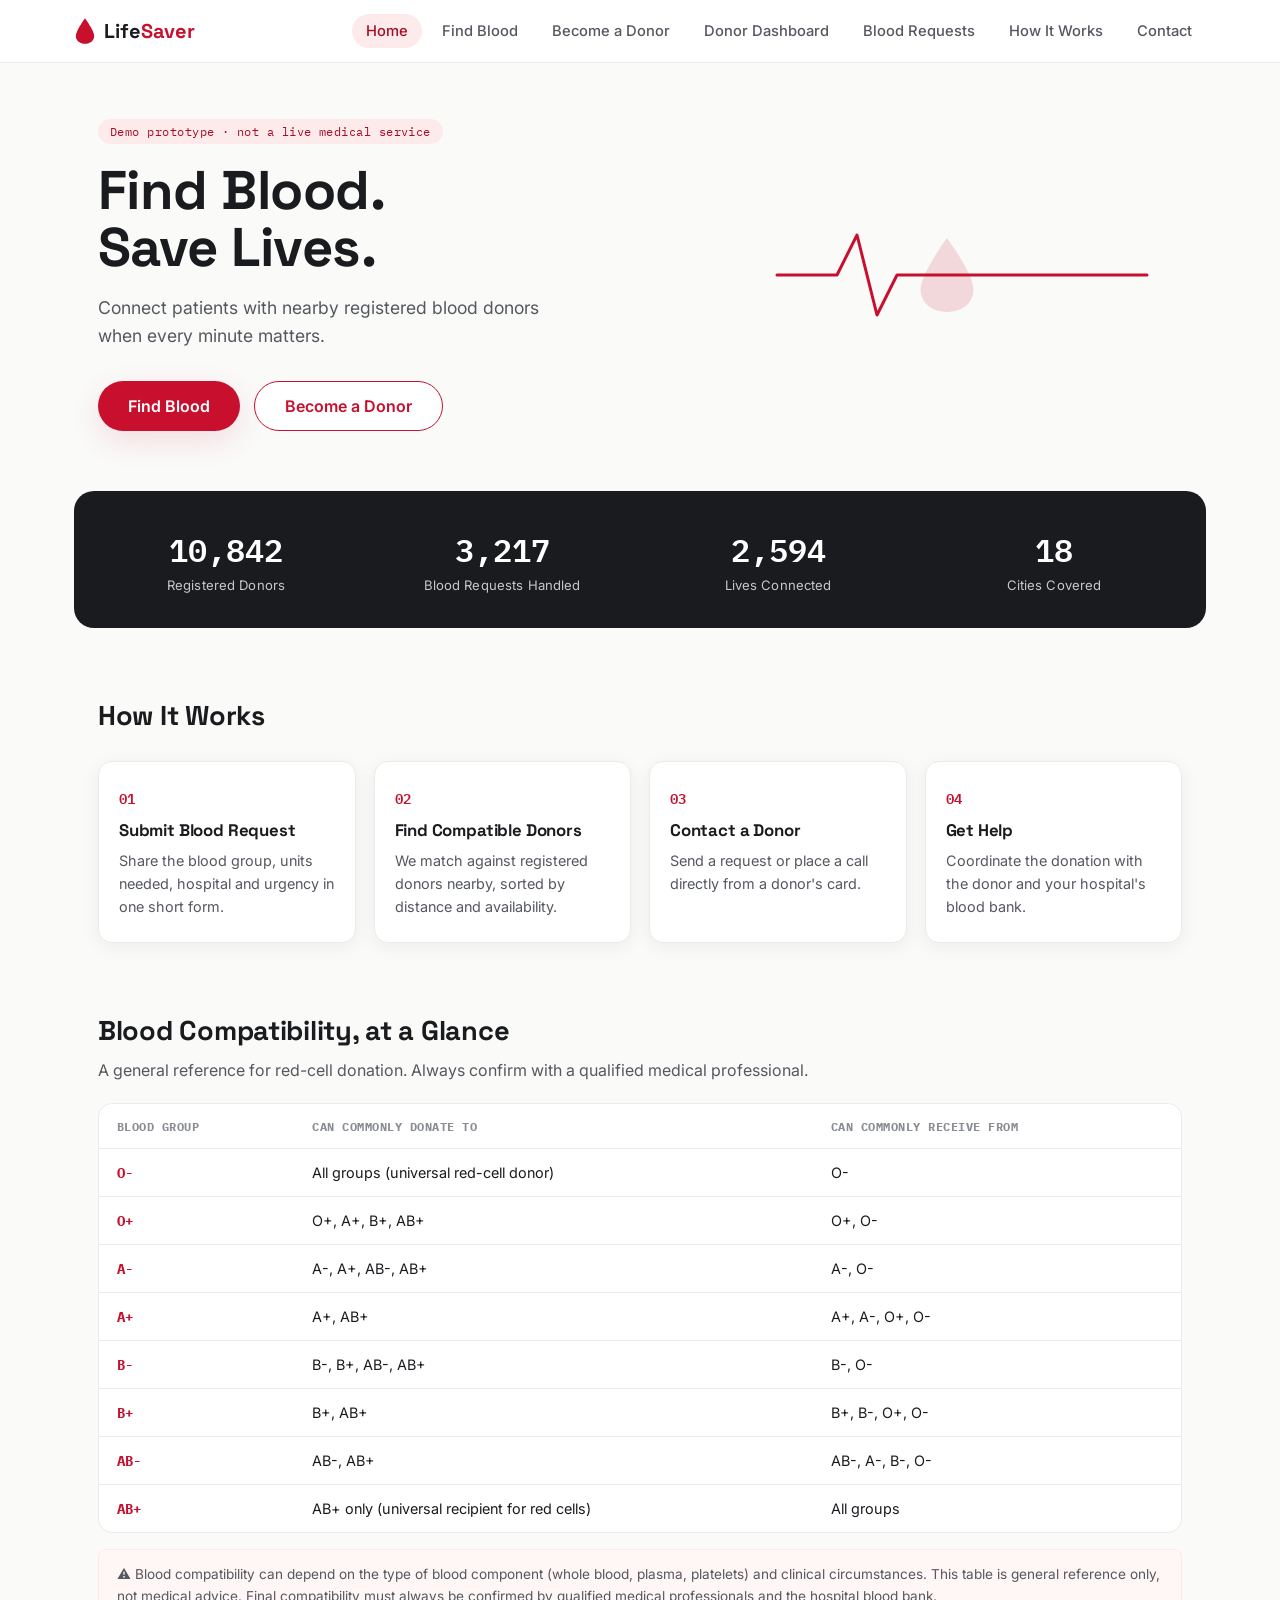
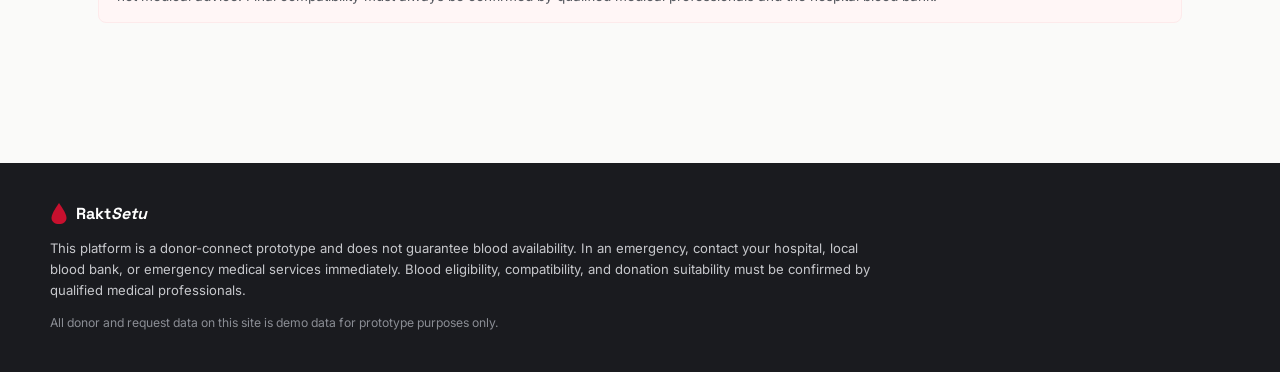
==== Project 1/index.html @ 12374330 "Add files via upload" ====
<!DOCTYPE html>
<html lang="en">
<head>
<meta charset="UTF-8">
<meta name="viewport" content="width=device-width, initial-scale=1.0">
<title>LifeSaver — Blood Donor Finder</title>
<link rel="stylesheet" href="style.css">
<link rel="preconnect" href="https://fonts.googleapis.com">
<link href="https://fonts.googleapis.com/css2?family=Space+Grotesk:wght@500;600;700&family=Inter:wght@400;500;600;700&family=IBM+Plex+Mono:wght@500;600&display=swap" rel="stylesheet">
</head>
<body>

<!-- ============ NAVIGATION ============ -->
<header class="site-header">
  <div class="nav-wrap">
    <a href="#" class="brand" data-nav="home">
      <svg class="brand-drop" viewBox="0 0 24 28" width="22" height="26"><path d="M12 0C12 0 2 13.5 2 19.5C2 24.75 6.48 28 12 28C17.52 28 22 24.75 22 19.5C22 13.5 12 0 12 0Z"/></svg>
      <span>Life<em>Saver</em></span>
    </a>

    <nav class="main-nav" id="mainNav">
      <a href="#" data-nav="home" class="nav-link active">Home</a>
      <a href="#" data-nav="find" class="nav-link">Find Blood</a>
      <a href="#" data-nav="register" class="nav-link">Become a Donor</a>
      <a href="#" data-nav="dashboard" class="nav-link">Donor Dashboard</a>
      <a href="#" data-nav="requests" class="nav-link">Blood Requests</a>
      <a href="#" data-nav="about" class="nav-link">How It Works</a>
      <a href="#" data-nav="contact" class="nav-link">Contact</a>
    </nav>

    <button class="hamburger" id="hamburgerBtn" aria-label="Toggle navigation">
      <span></span><span></span><span></span>
    </button>
  </div>
</header>

<main id="app">

  <!-- ============ HOME ============ -->
  <section class="page active" id="page-home">

    <div class="hero">
      <div class="hero-copy">
        <span class="eyebrow">Demo prototype · not a live medical service</span>
        <h1>Find Blood.<br>Save Lives.</h1>
        <p class="hero-sub">Connect patients with nearby registered blood donors when every minute matters.</p>
        <div class="hero-actions">
          <button class="btn btn-primary btn-lg" data-nav="find">Find Blood</button>
          <button class="btn btn-outline btn-lg" data-nav="register">Become a Donor</button>
        </div>
      </div>
      <div class="hero-visual" aria-hidden="true">
        <svg class="pulse-line" viewBox="0 0 400 120" preserveAspectRatio="none">
          <polyline points="0,60 90,60 110,20 130,100 150,60 400,60" fill="none"/>
        </svg>
        <svg class="hero-drop" viewBox="0 0 24 28"><path d="M12 0C12 0 2 13.5 2 19.5C2 24.75 6.48 28 12 28C17.52 28 22 24.75 22 19.5C22 13.5 12 0 12 0Z"/></svg>
      </div>
    </div>

    <section class="stats-strip">
      <div class="stat"><span class="stat-num" data-count="10842">0</span><span class="stat-label">Registered Donors</span></div>
      <div class="stat"><span class="stat-num" data-count="3217">0</span><span class="stat-label">Blood Requests Handled</span></div>
      <div class="stat"><span class="stat-num" data-count="2594">0</span><span class="stat-label">Lives Connected</span></div>
      <div class="stat"><span class="stat-num" data-count="18">0</span><span class="stat-label">Cities Covered</span></div>
    </section>

    <section class="how-section">
      <h2>How It Works</h2>
      <div class="steps-grid">
        <div class="step-card">
          <span class="step-index">01</span>
          <h3>Submit Blood Request</h3>
          <p>Share the blood group, units needed, hospital and urgency in one short form.</p>
        </div>
        <div class="step-card">
          <span class="step-index">02</span>
          <h3>Find Compatible Donors</h3>
          <p>We match against registered donors nearby, sorted by distance and availability.</p>
        </div>
        <div class="step-card">
          <span class="step-index">03</span>
          <h3>Contact a Donor</h3>
          <p>Send a request or place a call directly from a donor's card.</p>
        </div>
        <div class="step-card">
          <span class="step-index">04</span>
          <h3>Get Help</h3>
          <p>Coordinate the donation with the donor and your hospital's blood bank.</p>
        </div>
      </div>
    </section>

    <section class="compat-section">
      <h2>Blood Compatibility, at a Glance</h2>
      <p class="section-sub">A general reference for red-cell donation. Always confirm with a qualified medical professional.</p>
      <div class="compat-table-wrap">
        <table class="compat-table">
          <thead><tr><th>Blood Group</th><th>Can commonly donate to</th><th>Can commonly receive from</th></tr></thead>
          <tbody id="compatTableBody"></tbody>
        </table>
      </div>
      <p class="disclaimer-note">⚠️ Blood compatibility can depend on the type of blood component (whole blood, plasma, platelets) and clinical circumstances. This table is general reference only, not medical advice. Final compatibility must always be confirmed by qualified medical professionals and the hospital blood bank.</p>
    </section>

  </section>

  <!-- ============ FIND BLOOD ============ -->
  <section class="page" id="page-find">
    <div class="page-head">
      <h1>Find Blood</h1>
      <p>Search registered donors near your hospital or locality.</p>
    </div>

    <div class="emergency-banner">
      🚨 <strong>Emergency?</strong> This platform does not guarantee blood availability. For urgent medical situations, contact your hospital, local blood bank, or emergency services immediately.
    </div>

    <div class="find-layout">
      <form class="card form-card" id="findForm">
        <h2>Request Details</h2>

        <label>Patient Name
          <input type="text" id="fPatientName" placeholder="e.g. Anita Sharma" required>
        </label>

        <label>Required Blood Group
          <select id="fBloodGroup" required>
            <option value="">Select blood group</option>
            <option>A+</option><option>A-</option>
            <option>B+</option><option>B-</option>
            <option>AB+</option><option>AB-</option>
            <option>O+</option><option>O-</option>
          </select>
        </label>

        <div class="form-row">
          <label>Units Required
            <input type="number" id="fUnits" min="1" max="10" value="1" required>
          </label>
          <label>Urgency
            <select id="fUrgency" required>
              <option value="Normal">Normal</option>
              <option value="Urgent">Urgent</option>
              <option value="Critical">Critical</option>
            </select>
          </label>
        </div>

        <label>Hospital Name
          <input type="text" id="fHospital" placeholder="e.g. City Hospital" required>
        </label>

        <div class="form-row">
          <label>City
            <select id="fCity" required>
              <option value="">Select city</option>
              <option>Delhi</option><option>Noida</option><option>Gurugram</option>
            </select>
          </label>
          <label>Area / Pincode
            <input type="text" id="fArea" placeholder="e.g. Rohini or 110085">
          </label>
        </div>

        <label>Contact Number
          <input type="tel" id="fContact" placeholder="10-digit mobile number" required pattern="[0-9]{10}">
        </label>

        <button type="submit" class="btn btn-primary btn-full">Find Donors</button>
        <p class="form-error" id="findFormError"></p>
      </form>

      <div class="results-col">
        <div class="results-toolbar" id="resultsToolbar" style="display:none;">
          <span id="resultsCount"></span>
          <select id="sortSelect">
            <option value="distance">Sort: Nearest first</option>
            <option value="available">Sort: Available donors first</option>
            <option value="recent">Sort: Recently active</option>
          </select>
        </div>
        <div class="donor-results" id="donorResults">
          <div class="empty-state">
            <svg viewBox="0 0 24 28" width="40" height="46"><path d="M12 0C12 0 2 13.5 2 19.5C2 24.75 6.48 28 12 28C17.52 28 22 24.75 22 19.5C22 13.5 12 0 12 0Z"/></svg>
            <p>Fill the form to search for compatible, nearby donors.</p>
          </div>
        </div>
      </div>
    </div>

    <p class="disclaimer-note footer-disclaimer">This platform is a donor-connect prototype and does not guarantee blood availability. In an emergency, contact your hospital, local blood bank, or emergency medical services immediately. Blood eligibility, compatibility, and donation suitability must be confirmed by qualified medical professionals.</p>
  </section>

  <!-- ============ REGISTER AS DONOR ============ -->
  <section class="page" id="page-register">
    <div class="page-head">
      <h1>Become a Donor</h1>
      <p>Register once — help save lives whenever you're available.</p>
    </div>

    <form class="card form-card wide" id="registerForm">
      <div class="form-row">
        <label>Full Name
          <input type="text" id="rName" required>
        </label>
        <label>Age
          <input type="number" id="rAge" min="18" max="65" required>
        </label>
      </div>

      <div class="form-row">
        <label>Blood Group
          <select id="rBloodGroup" required>
            <option value="">Select blood group</option>
            <option>A+</option><option>A-</option>
            <option>B+</option><option>B-</option>
            <option>AB+</option><option>AB-</option>
            <option>O+</option><option>O-</option>
          </select>
        </label>
        <label>Phone Number
          <input type="tel" id="rPhone" placeholder="10-digit mobile number" pattern="[0-9]{10}" required>
        </label>
      </div>

      <div class="form-row">
        <label>City
          <select id="rCity" required>
            <option value="">Select city</option>
            <option>Delhi</option><option>Noida</option><option>Gurugram</option>
          </select>
        </label>
        <label>Area
          <input type="text" id="rArea" placeholder="e.g. Dwarka" required>
        </label>
      </div>

      <div class="form-row">
        <label>Pincode
          <input type="text" id="rPincode" placeholder="e.g. 110075">
        </label>
        <label>Email
          <input type="email" id="rEmail" required>
        </label>
      </div>

      <div class="form-row">
        <label>Last Donation Date
          <input type="date" id="rLastDonation">
        </label>
        <label>Availability
          <select id="rAvailability" required>
            <option value="true">Available now</option>
            <option value="false">Not available currently</option>
          </select>
        </label>
      </div>

      <label>Profile Photo <span class="optional-tag">optional</span>
        <input type="file" id="rPhoto" accept="image/*">
      </label>

      <label class="checkbox-row">
        <input type="checkbox" id="rConsent" required>
        <span>I agree to be contacted for blood donation requests.</span>
      </label>

      <p class="privacy-note">🔒 We only store what's needed to match you with nearby requests. Your phone number is never shown publicly — requesters contact you through the platform.</p>

      <button type="submit" class="btn btn-primary btn-full">Register as Donor</button>
      <p class="form-error" id="registerFormError"></p>
    </form>
  </section>

  <!-- ============ DONOR DASHBOARD ============ -->
  <section class="page" id="page-dashboard">
    <div class="page-head">
      <h1 id="dashboardWelcome">Donor Dashboard</h1>
      <p>Manage your availability and respond to nearby requests.</p>
    </div>

    <div id="dashboardContent"></div>
  </section>

  <!-- ============ BLOOD REQUESTS ============ -->
  <section class="page" id="page-requests">
    <div class="page-head">
      <h1>Active Blood Requests</h1>
      <p>Live requests from patients and hospitals near you.</p>
    </div>
    <div class="requests-grid" id="requestsGrid"></div>
  </section>

  <!-- ============ ABOUT ============ -->
  <section class="page" id="page-about">
    <div class="page-head">
      <h1>How LifeSaver Works</h1>
      <p>A donor-connect layer that sits between patients and the hospital blood bank — never a replacement for either.</p>
    </div>

    <div class="about-grid">
      <div class="card about-card">
        <h3>For patients &amp; families</h3>
        <p>When a hospital doesn't have your required blood type in stock, LifeSaver helps you quickly reach nearby registered donors who match your need, so you can coordinate directly while the hospital handles the medical process.</p>
      </div>
      <div class="card about-card">
        <h3>For donors</h3>
        <p>Register once, set your availability, and get notified about nearby requests that match your blood group — donate on your own terms, whenever you're able to.</p>
      </div>
      <div class="card about-card">
        <h3>What this platform is not</h3>
        <p>LifeSaver is a prototype donor directory. It does not verify medical eligibility, guarantee blood availability, or replace a hospital blood bank. Always confirm compatibility and eligibility with medical professionals.</p>
      </div>
    </div>

    <section class="compat-section">
      <h2>Blood Compatibility Reference</h2>
      <div class="compat-table-wrap">
        <table class="compat-table">
          <thead><tr><th>Blood Group</th><th>Can commonly donate to</th><th>Can commonly receive from</th></tr></thead>
          <tbody id="compatTableBodyAbout"></tbody>
        </table>
      </div>
      <p class="disclaimer-note">⚠️ Blood compatibility can depend on the type of blood component and clinical circumstances. Final compatibility must always be confirmed by qualified medical professionals and the hospital blood bank.</p>
    </section>
  </section>

  <!-- ============ CONTACT ============ -->
  <section class="page" id="page-contact">
    <div class="page-head">
      <h1>Contact</h1>
      <p>Questions about the prototype, or want to report an issue?</p>
    </div>

    <form class="card form-card" id="contactForm">
      <label>Name
        <input type="text" id="cName" required>
      </label>
      <label>Email
        <input type="email" id="cEmail" required>
      </label>
      <label>Message
        <textarea id="cMessage" rows="5" required></textarea>
      </label>
      <button type="submit" class="btn btn-primary btn-full">Send Message</button>
      <p class="form-error" id="contactFormError"></p>
    </form>

    <div class="card contact-emergency">
      <h3>Medical emergency?</h3>
      <p>Don't wait on this form. Call your hospital or local emergency services immediately.</p>
    </div>
  </section>

</main>

<!-- ============ FOOTER ============ -->
<footer class="site-footer">
  <div class="footer-wrap">
    <div class="footer-brand">
      <svg class="brand-drop" viewBox="0 0 24 28" width="18" height="21"><path d="M12 0C12 0 2 13.5 2 19.5C2 24.75 6.48 28 12 28C17.52 28 22 24.75 22 19.5C22 13.5 12 0 12 0Z"/></svg>
      <span>Rakt<em>Setu</em></span>
    </div>
    <p class="footer-disclaimer">This platform is a donor-connect prototype and does not guarantee blood availability. In an emergency, contact your hospital, local blood bank, or emergency medical services immediately. Blood eligibility, compatibility, and donation suitability must be confirmed by qualified medical professionals.</p>
    <p class="footer-demo-tag">All donor and request data on this site is demo data for prototype purposes only.</p>
  </div>
</footer>

<!-- ============ MODAL ============ -->
<div class="modal-overlay" id="modalOverlay">
  <div class="modal-box">
    <button class="modal-close" id="modalClose" aria-label="Close">&times;</button>
    <div id="modalContent"></div>
  </div>
</div>

<!-- ============ TOAST ============ -->
<div class="toast" id="toast"></div>

<script src="script.js"></script>
</body>
</html>
---- Project 1/style.css ----
/* ===========================================================
   RaktSetu — Blood Donor Finder
   Design tokens
   =========================================================== */
:root{
  --red-600: #C8102E;
  --red-700: #A50D26;
  --red-100: #FDEAEB;
  --red-50:  #FFF6F6;
  --ink-900: #1A1B1F;
  --ink-600: #55585F;
  --ink-400: #8A8D94;
  --line: #ECEBE9;
  --surface: #FFFFFF;
  --bg: #FAFAF9;
  --ok-green: #1E8E5A;
  --warn-amber: #B8791A;
  --crit-red: #C8102E;

  --font-display: 'Space Grotesk', sans-serif;
  --font-body: 'Inter', sans-serif;
  --font-mono: 'IBM Plex Mono', monospace;

  --radius-lg: 20px;
  --radius-md: 14px;
  --radius-sm: 8px;
  --shadow-soft: 0 4px 18px rgba(26,27,31,0.06);
  --shadow-lift: 0 10px 30px rgba(200,16,46,0.12);
}

*{box-sizing:border-box;}
html{scroll-behavior:smooth;}
body{
  margin:0;
  font-family:var(--font-body);
  color:var(--ink-900);
  background:var(--bg);
  -webkit-font-smoothing:antialiased;
}
h1,h2,h3{font-family:var(--font-display); margin:0; letter-spacing:-0.01em;}
p{color:var(--ink-600); line-height:1.6; margin:0;}
a{text-decoration:none; color:inherit;}
button{font-family:inherit; cursor:pointer;}
:focus-visible{outline:2px solid var(--red-600); outline-offset:2px;}

@media (prefers-reduced-motion: reduce){
  *{animation-duration:0.001ms !important; transition-duration:0.001ms !important;}
}

/* ============ HEADER / NAV ============ */
.site-header{
  position:sticky; top:0; z-index:100;
  background:rgba(255,255,255,0.92);
  backdrop-filter:blur(8px);
  border-bottom:1px solid var(--line);
}
.nav-wrap{
  max-width:1180px; margin:0 auto;
  display:flex; align-items:center; justify-content:space-between;
  padding:14px 24px;
}
.brand{
  display:flex; align-items:center; gap:8px;
  font-family:var(--font-display); font-weight:700; font-size:1.25rem;
  color:var(--ink-900);
}
.brand em{font-style:normal; color:var(--red-600);}
.brand-drop path, .hero-drop path{fill:var(--red-600);}
.main-nav{display:flex; gap:6px;}
.nav-link{
  padding:8px 14px; border-radius:999px; font-size:0.92rem; font-weight:500;
  color:var(--ink-600); transition:background .15s, color .15s;
}
.nav-link:hover{background:var(--red-50); color:var(--red-600);}
.nav-link.active{background:var(--red-100); color:var(--red-700);}

.hamburger{
  display:none; flex-direction:column; gap:5px; background:none; border:none; padding:8px;
}
.hamburger span{width:22px; height:2px; background:var(--ink-900); border-radius:2px;}

/* ============ PAGES ============ */
.page{display:none; max-width:1180px; margin:0 auto; padding:0 24px 60px;}
.page.active{display:block; animation:fadeIn .35s ease;}
@keyframes fadeIn{from{opacity:0; transform:translateY(6px);} to{opacity:1; transform:translateY(0);}}

.page-head{padding:48px 0 28px;}
.page-head h1{font-size:2rem; margin-bottom:8px;}

/* ============ HERO ============ */
.hero{
  max-width:1180px; margin:0 auto; padding:56px 24px 40px;
  display:grid; grid-template-columns:1.1fr 0.9fr; gap:40px; align-items:center;
}
.eyebrow{
  display:inline-block; font-family:var(--font-mono); font-size:0.72rem; letter-spacing:0.04em;
  color:var(--red-700); background:var(--red-100); padding:5px 12px; border-radius:999px; margin-bottom:18px;
}
.hero-copy h1{font-size:3.4rem; line-height:1.05; font-weight:700;}
.hero-sub{font-size:1.1rem; margin:18px 0 30px; max-width:480px;}
.hero-actions{display:flex; gap:14px; flex-wrap:wrap;}

.hero-visual{position:relative; height:260px; display:flex; align-items:center; justify-content:center;}
.pulse-line{width:100%; max-width:400px; overflow:visible;}
.pulse-line polyline{
  stroke:var(--red-600); stroke-width:3; stroke-linecap:round; stroke-linejoin:round;
  stroke-dasharray:900; stroke-dashoffset:900;
  animation:drawLine 2.6s ease-out forwards infinite;
}
@keyframes drawLine{
  0%{stroke-dashoffset:900;}
  60%{stroke-dashoffset:0;}
  100%{stroke-dashoffset:-30;}
}
.hero-drop{width:64px; height:74px; position:absolute; opacity:0.14;}
.hero-drop path{fill:var(--red-600);}

/* ============ BUTTONS ============ */
.btn{
  display:inline-flex; align-items:center; justify-content:center;
  border-radius:999px; border:none; font-weight:600; font-size:0.95rem;
  padding:12px 24px; transition:transform .12s ease, box-shadow .12s ease, background .12s ease;
}
.btn:hover{transform:translateY(-1px);}
.btn:active{transform:translateY(0);}
.btn-primary{background:var(--red-600); color:#fff; box-shadow:var(--shadow-lift);}
.btn-primary:hover{background:var(--red-700);}
.btn-outline{background:#fff; color:var(--red-600); border:1.5px solid var(--red-600);}
.btn-outline:hover{background:var(--red-50);}
.btn-lg{padding:14px 30px; font-size:1rem;}
.btn-full{width:100%; margin-top:8px;}
.btn-sm{padding:8px 16px; font-size:0.85rem;}
.btn-ghost{background:var(--line); color:var(--ink-700, var(--ink-900));}
.btn-ghost:hover{background:#e2e1de;}

/* ============ STATS ============ */
.stats-strip{
  max-width:1180px; margin:20px auto 0; padding:34px 24px;
  display:grid; grid-template-columns:repeat(4,1fr); gap:20px;
  background:var(--ink-900); border-radius:var(--radius-lg);
}
.stat{text-align:center; color:#fff;}
.stat-num{
  display:block; font-family:var(--font-mono); font-size:2rem; font-weight:600;
  color:#fff;
}
.stat-label{font-size:0.82rem; color:#C7C8CC; letter-spacing:0.01em;}

/* ============ HOW IT WORKS ============ */
.how-section{max-width:1180px; margin:70px auto 0; padding:0 24px;}
.how-section h2, .compat-section h2{font-size:1.7rem; margin-bottom:10px;}
.steps-grid{
  display:grid; grid-template-columns:repeat(4,1fr); gap:18px; margin-top:28px;
}
.step-card{
  background:var(--surface); border:1px solid var(--line); border-radius:var(--radius-md);
  padding:24px 20px; box-shadow:var(--shadow-soft);
}
.step-index{
  font-family:var(--font-mono); color:var(--red-600); font-weight:600; font-size:0.85rem;
}
.step-card h3{font-size:1.05rem; margin:10px 0 8px;}
.step-card p{font-size:0.9rem;}

/* ============ COMPATIBILITY TABLE ============ */
.compat-section{max-width:1180px; margin:70px auto 0; padding:0 24px 20px;}
.section-sub{margin-bottom:20px;}
.compat-table-wrap{
  overflow-x:auto; border:1px solid var(--line); border-radius:var(--radius-md); background:#fff;
}
.compat-table{width:100%; border-collapse:collapse; font-size:0.9rem;}
.compat-table th, .compat-table td{padding:14px 18px; text-align:left; border-bottom:1px solid var(--line);}
.compat-table th{font-family:var(--font-mono); font-size:0.78rem; color:var(--ink-400); text-transform:uppercase; letter-spacing:0.04em;}
.compat-table tr:last-child td{border-bottom:none;}
.compat-table td:first-child{font-weight:700; color:var(--red-600); font-family:var(--font-mono);}

.disclaimer-note{
  margin-top:16px; font-size:0.85rem; background:var(--red-50); border:1px solid var(--red-100);
  padding:14px 18px; border-radius:var(--radius-sm); color:var(--ink-600);
}

/* ============ EMERGENCY BANNER ============ */
.emergency-banner{
  background:var(--red-100); color:var(--red-700); border:1px solid #F6C6CB;
  padding:14px 18px; border-radius:var(--radius-sm); font-size:0.9rem; margin-bottom:28px;
}

/* ============ FORMS ============ */
.card{
  background:var(--surface); border:1px solid var(--line); border-radius:var(--radius-lg);
  box-shadow:var(--shadow-soft); padding:28px;
}
.form-card h2{font-size:1.2rem; margin-bottom:18px;}
.form-card{display:flex; flex-direction:column; gap:16px;}
.form-card.wide{max-width:720px; margin:0 auto;}
.form-row{display:grid; grid-template-columns:1fr 1fr; gap:16px;}
label{display:flex; flex-direction:column; gap:6px; font-size:0.85rem; font-weight:600; color:var(--ink-900);}
.optional-tag{font-weight:400; color:var(--ink-400); font-size:0.75rem;}
input, select, textarea{
  font-family:inherit; font-size:0.92rem; font-weight:400;
  padding:11px 13px; border:1.5px solid var(--line); border-radius:var(--radius-sm);
  background:#fff; color:var(--ink-900);
  transition:border-color .15s;
}
input:focus, select:focus, textarea:focus{border-color:var(--red-600);}
.checkbox-row{flex-direction:row; align-items:center; gap:10px; font-weight:400; font-size:0.87rem;}
.checkbox-row input{width:auto;}
.form-error{color:var(--red-600); font-size:0.85rem; min-height:1em;}
.privacy-note{font-size:0.82rem; background:var(--bg); border:1px solid var(--line); padding:12px 14px; border-radius:var(--radius-sm); color:var(--ink-600);}

/* ============ FIND BLOOD LAYOUT ============ */
.find-layout{display:grid; grid-template-columns:0.85fr 1.15fr; gap:28px; align-items:start;}
.results-toolbar{
  display:flex; justify-content:space-between; align-items:center; margin-bottom:14px; font-size:0.85rem; color:var(--ink-600);
}
.results-toolbar select{padding:7px 10px; font-size:0.82rem;}
.donor-results{display:flex; flex-direction:column; gap:14px;}

.empty-state{
  text-align:center; padding:60px 30px; color:var(--ink-400); border:1.5px dashed var(--line); border-radius:var(--radius-md);
}
.empty-state svg path{fill:var(--ink-400);}
.empty-state p{margin-top:12px; color:var(--ink-400);}
.no-match-box{
  padding:30px; border:1.5px dashed var(--line); border-radius:var(--radius-md); text-align:center;
}
.no-match-box h3{font-size:1.05rem; margin-bottom:8px;}
.no-match-box p{margin-bottom:18px;}
.no-match-actions{display:flex; flex-wrap:wrap; gap:10px; justify-content:center;}

/* ============ DONOR CARD ============ */
.donor-card{
  display:flex; align-items:center; gap:16px; padding:18px 20px;
  background:#fff; border:1px solid var(--line); border-radius:var(--radius-md); box-shadow:var(--shadow-soft);
  transition:box-shadow .15s, transform .15s;
}
.donor-card:hover{box-shadow:var(--shadow-lift); transform:translateY(-2px);}
.donor-avatar{
  width:52px; height:52px; border-radius:50%; background:var(--red-100); color:var(--red-700);
  display:flex; align-items:center; justify-content:center; font-family:var(--font-display); font-weight:700; font-size:1.05rem;
  flex-shrink:0;
}
.donor-info{flex:1; min-width:0;}
.donor-info h4{font-family:var(--font-display); font-size:1.02rem; margin-bottom:2px;}
.donor-meta{display:flex; flex-wrap:wrap; gap:8px; font-size:0.8rem; color:var(--ink-600); margin-top:6px;}
.tag{padding:3px 10px; border-radius:999px; font-size:0.75rem; font-weight:600;}
.tag-group{background:var(--red-100); color:var(--red-700); font-family:var(--font-mono);}
.tag-available{background:#E6F5EC; color:var(--ok-green);}
.tag-unavailable{background:#F1F1EF; color:var(--ink-400);}
.donor-actions{display:flex; flex-direction:column; gap:8px; flex-shrink:0;}

/* ============ REQUEST CARDS ============ */
.requests-grid{display:grid; grid-template-columns:repeat(auto-fill, minmax(280px,1fr)); gap:18px; padding-bottom:40px;}
.request-card{
  background:#fff; border:1px solid var(--line); border-radius:var(--radius-md); padding:20px; box-shadow:var(--shadow-soft);
  border-left:4px solid var(--line);
  display:flex; flex-direction:column; gap:10px;
}
.request-card.urgency-Normal{border-left-color:var(--ink-400);}
.request-card.urgency-Urgent{border-left-color:var(--warn-amber);}
.request-card.urgency-Critical{border-left-color:var(--crit-red);}
.request-top{display:flex; justify-content:space-between; align-items:flex-start;}
.request-group{font-family:var(--font-mono); font-size:1.3rem; font-weight:700; color:var(--red-600);}
.urgency-badge{font-size:0.72rem; font-weight:700; padding:4px 10px; border-radius:999px; text-transform:uppercase; letter-spacing:0.03em;}
.urgency-badge.urgency-Normal{background:#F1F1EF; color:var(--ink-600);}
.urgency-badge.urgency-Urgent{background:#FCEFDC; color:var(--warn-amber);}
.urgency-badge.urgency-Critical{background:var(--red-100); color:var(--crit-red);}
.request-detail{font-size:0.85rem; color:var(--ink-600);}
.request-detail strong{color:var(--ink-900);}
.request-time{font-size:0.75rem; color:var(--ink-400); font-family:var(--font-mono);}
.request-actions{display:flex; gap:8px; margin-top:6px;}

/* ============ DASHBOARD ============ */
.dashboard-cards{display:grid; grid-template-columns:repeat(auto-fit, minmax(180px,1fr)); gap:16px; margin-bottom:32px;}
.dash-card{
  background:#fff; border:1px solid var(--line); border-radius:var(--radius-md); padding:20px; box-shadow:var(--shadow-soft);
}
.dash-card .dash-label{font-size:0.78rem; color:var(--ink-400); text-transform:uppercase; letter-spacing:0.03em; font-family:var(--font-mono);}
.dash-card .dash-value{font-family:var(--font-display); font-size:1.4rem; margin-top:6px; font-weight:700;}

.availability-toggle{
  display:flex; align-items:center; gap:14px; background:#fff; border:1px solid var(--line);
  border-radius:var(--radius-md); padding:18px 22px; box-shadow:var(--shadow-soft); margin-bottom:32px;
}
.switch{position:relative; width:48px; height:26px; flex-shrink:0;}
.switch input{opacity:0; width:0; height:0;}
.slider{
  position:absolute; cursor:pointer; inset:0; background:var(--line); border-radius:999px; transition:.2s;
}
.slider::before{
  content:""; position:absolute; height:20px; width:20px; left:3px; top:3px; background:#fff; border-radius:50%; transition:.2s;
  box-shadow:0 1px 3px rgba(0,0,0,0.2);
}
.switch input:checked + .slider{background:var(--ok-green);}
.switch input:checked + .slider::before{transform:translateX(22px);}

.dashboard-empty{
  text-align:center; padding:50px 20px; color:var(--ink-400); border:1.5px dashed var(--line); border-radius:var(--radius-md);
}

/* ============ ABOUT ============ */
.about-grid{display:grid; grid-template-columns:repeat(3,1fr); gap:18px; margin-bottom:20px;}
.about-card h3{font-size:1.05rem; margin-bottom:10px;}
.about-card p{font-size:0.9rem;}

.contact-emergency{margin-top:20px; border-left:4px solid var(--red-600);}
.contact-emergency h3{font-size:1rem; margin-bottom:6px;}

/* ============ MODAL ============ */
.modal-overlay{
  position:fixed; inset:0; background:rgba(26,27,31,0.5); display:none; align-items:center; justify-content:center;
  z-index:1000; padding:20px;
}
.modal-overlay.open{display:flex; animation:fadeIn .2s ease;}
.modal-box{
  background:#fff; border-radius:var(--radius-lg); padding:30px; max-width:420px; width:100%;
  box-shadow:0 20px 50px rgba(0,0,0,0.25); position:relative; text-align:center;
}
.modal-close{
  position:absolute; top:14px; right:16px; background:none; border:none; font-size:1.3rem; color:var(--ink-400);
}
.modal-icon{font-size:2.2rem; margin-bottom:10px;}
.modal-box h3{font-size:1.15rem; margin-bottom:8px;}
.modal-box p{font-size:0.9rem; margin-bottom:6px;}
.modal-actions{margin-top:18px; display:flex; gap:10px; justify-content:center; flex-wrap:wrap;}

/* ============ TOAST ============ */
.toast{
  position:fixed; bottom:24px; left:50%; transform:translateX(-50%) translateY(20px);
  background:var(--ink-900); color:#fff; padding:12px 22px; border-radius:999px; font-size:0.88rem;
  opacity:0; pointer-events:none; transition:opacity .25s, transform .25s; z-index:1100;
}
.toast.show{opacity:1; transform:translateX(-50%) translateY(0);}

/* ============ FOOTER ============ */
.site-footer{background:var(--ink-900); color:#C7C8CC; margin-top:60px; padding:40px 24px;}
.footer-wrap{max-width:1180px; margin:0 auto;}
.footer-brand{display:flex; align-items:center; gap:8px; font-family:var(--font-display); font-weight:700; color:#fff; margin-bottom:14px;}
.footer-brand .brand-drop path{fill:var(--red-600);}
.footer-disclaimer{font-size:0.82rem; max-width:820px; line-height:1.6; color:#C7C8CC;}
.footer-demo-tag{font-size:0.76rem; margin-top:12px; color:#8A8D94;}

/* ============ RESPONSIVE ============ */
@media (max-width: 960px){
  .hero{grid-template-columns:1fr; text-align:center;}
  .hero-copy p{margin-left:auto; margin-right:auto;}
  .hero-actions{justify-content:center;}
  .stats-strip{grid-template-columns:repeat(2,1fr);}
  .steps-grid{grid-template-columns:repeat(2,1fr);}
  .find-layout{grid-template-columns:1fr;}
  .about-grid{grid-template-columns:1fr;}
}

@media (max-width: 720px){
  .main-nav{
    position:fixed; top:63px; left:0; right:0; background:#fff; border-bottom:1px solid var(--line);
    flex-direction:column; padding:10px 20px 20px; gap:2px;
    transform:translateY(-130%); opacity:0; transition:transform .25s ease, opacity .2s ease; pointer-events:none;
  }
  .main-nav.open{transform:translateY(0); opacity:1; pointer-events:auto;}
  .hamburger{display:flex;}
  .hero-copy h1{font-size:2.3rem;}
  .form-row{grid-template-columns:1fr;}
  .steps-grid{grid-template-columns:1fr;}
  .stats-strip{grid-template-columns:repeat(2,1fr); border-radius:var(--radius-md);}
  .donor-card{flex-wrap:wrap;}
  .donor-actions{flex-direction:row; width:100%;}
  .donor-actions .btn{flex:1;}
}
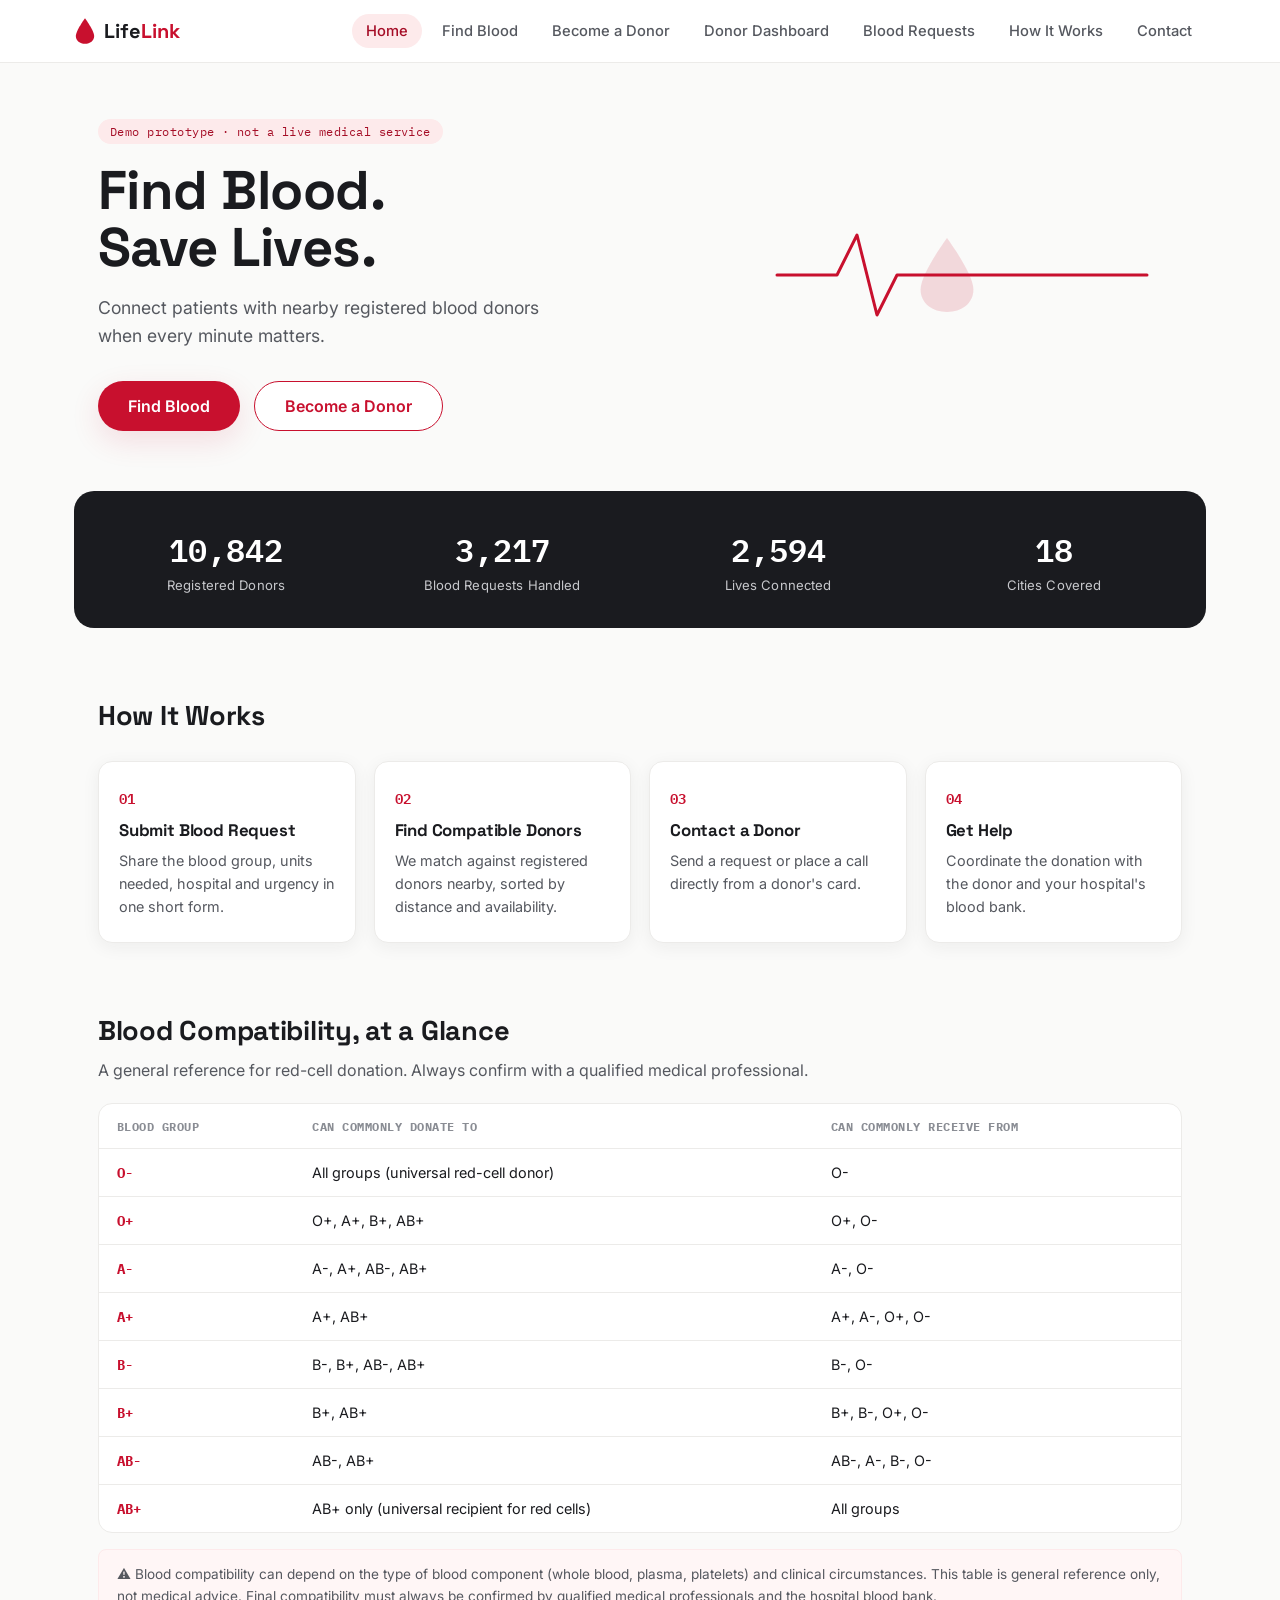
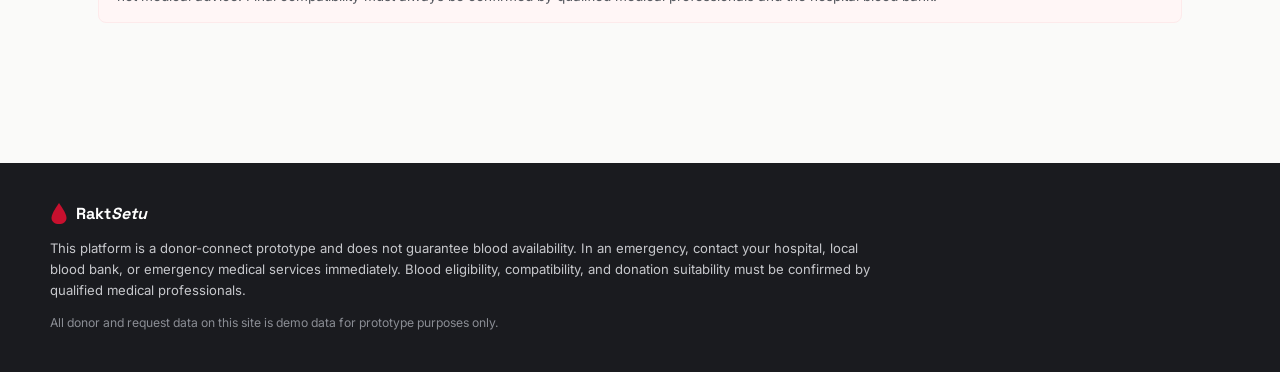
==== commit ab4f5147: "Update index.html" ====
--- a/Project 1/index.html
+++ b/Project 1/index.html
@@ -3,7 +3,7 @@
 <head>
 <meta charset="UTF-8">
 <meta name="viewport" content="width=device-width, initial-scale=1.0">
-<title>LifeSaver — Blood Donor Finder</title>
+<title>LifeLink — Smart Blood Donation Network</title>
 <link rel="stylesheet" href="style.css">
 <link rel="preconnect" href="https://fonts.googleapis.com">
 <link href="https://fonts.googleapis.com/css2?family=Space+Grotesk:wght@500;600;700&family=Inter:wght@400;500;600;700&family=IBM+Plex+Mono:wght@500;600&display=swap" rel="stylesheet">
@@ -15,7 +15,7 @@
   <div class="nav-wrap">
     <a href="#" class="brand" data-nav="home">
       <svg class="brand-drop" viewBox="0 0 24 28" width="22" height="26"><path d="M12 0C12 0 2 13.5 2 19.5C2 24.75 6.48 28 12 28C17.52 28 22 24.75 22 19.5C22 13.5 12 0 12 0Z"/></svg>
-      <span>Life<em>Saver</em></span>
+      <span>Life<em>Link</em></span>
     </a>
 
     <nav class="main-nav" id="mainNav">
@@ -294,7 +294,7 @@
   <!-- ============ ABOUT ============ -->
   <section class="page" id="page-about">
     <div class="page-head">
-      <h1>How LifeSaver Works</h1>
+      <h1>How LifeLink Works</h1>
       <p>A donor-connect layer that sits between patients and the hospital blood bank — never a replacement for either.</p>
     </div>
 
@@ -309,7 +309,7 @@
       </div>
       <div class="card about-card">
         <h3>What this platform is not</h3>
-        <p>LifeSaver is a prototype donor directory. It does not verify medical eligibility, guarantee blood availability, or replace a hospital blood bank. Always confirm compatibility and eligibility with medical professionals.</p>
+        <p>LifeLink is a prototype donor directory. It does not verify medical eligibility, guarantee blood availability, or replace a hospital blood bank. Always confirm compatibility and eligibility with medical professionals.</p>
       </div>
     </div>
 
